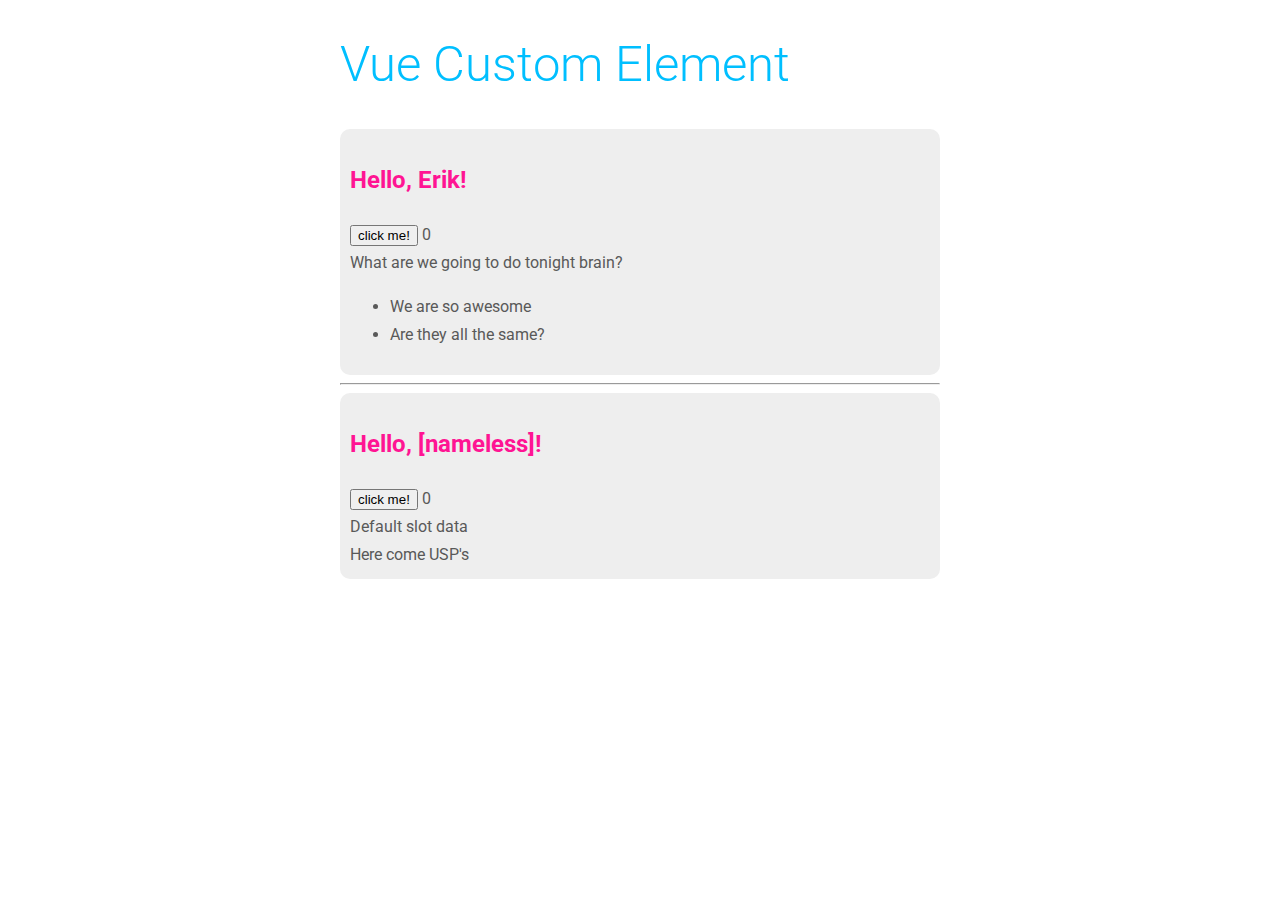
==== index.html @ 370de985 "Changed to local Vue copy. Added styling. Moved files to respective directory. Testing slot content." ====
<!DOCTYPE html>
<html lang="en">
  <head>
    <title>Vue Custom Element</title>

    <link rel="stylesheet" href="/css/style.css">

    <script src="/js/libs/vue.global.js"></script>

    <script src="/js/components/awesome-component.js" type="module" defer></script>
  </head>
  <body>
    <div class="wrapper">
      <h1>Vue Custom Element</h1>

      <awesome-component name="Erik">
        <ul slot="usp">
          <li>We are so awesome</li>
          <li>Are they all the same?</li>
        </ul>
        
        What are we going to do tonight brain?
      </awesome-component>
      
      <hr>

      <awesome-component>Default slot data</awesome-component>
    </div>    
  </body>
</html>
---- css/style.css ----
@import url('https://fonts.googleapis.com/css2?family=Roboto:wght@300;400;700&display=swap');

:root {
    --primary-brand-color: deepskyblue;
    --secondary-brand-color: deeppink;
    --dark-color: #263238;
    --gray-color: #595959;
    --light-color: #eee;
    --primary-font: "Roboto", Helvetica, sans-serif;
    --site-max-width: 600px;
}

body {
    margin: 0;
    font-family: var(--primary-font);
    font-size: 1rem;
    font-weight: 400;
    line-height: 1.75;
    color: var(--gray-color);
}

:where(h1, h2, h3, h4, h5, h6) {
    font-weight: 300;
    line-height: 1.3;
}

:where(h1, h2, h3, h4, h5, h6) a {
    color: inherit;
}

:where(h1, h2, h3, h4, h5, h6) a:hover {
    color: var(--secondary-brand-color);
}

h1 {
    font-size: 3.052rem;
    color: var(--primary-brand-color);
}

h2 {
    font-size: 2.441rem;
    color: var(--secondary-brand-color);
}

h3, h4, h5, h6 {
    color: var(--gray-color);
}

h3 {
    font-size: 1.953rem;
}

h4 {
    font-size: 1.563rem;
}

h5 {
    font-size: 1.25rem;
}

h6,
small {
    font-size: 0.8rem;
}

p,
li {
    color: var(--body-text-color);
}

strong,
b {
    font-weight: 700;
}

img {
    max-width: 100%;
    height: auto;
}

.wrapper {
    margin-inline: auto;
    padding-inline: 20px;
    max-width: var(--site-max-width);
}
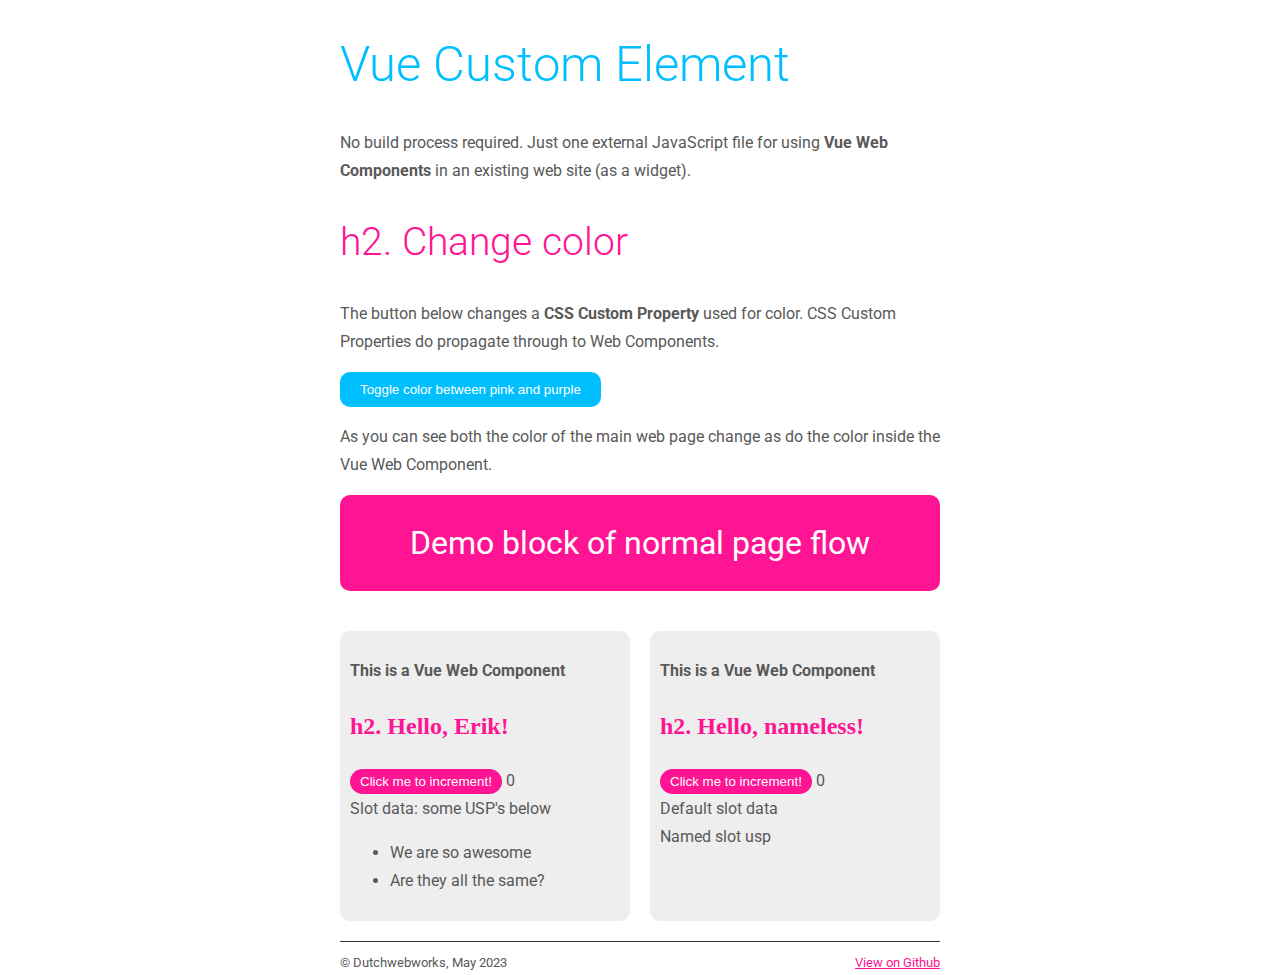
==== commit 79c65cdd: "Updated demo with extra colors and some layout" ====
--- a/index.html
+++ b/index.html
@@ -8,23 +8,58 @@
     <script src="/js/libs/vue.global.js"></script>
 
     <script src="/js/components/awesome-component.js" type="module" defer></script>
+
+    <link rel="shortcut icon" href="/favicon.ico" type="image/x-icon">
   </head>
   <body>
-    <div class="wrapper">
+    <main class="wrapper">
       <h1>Vue Custom Element</h1>
 
-      <awesome-component name="Erik">
-        <ul slot="usp">
-          <li>We are so awesome</li>
-          <li>Are they all the same?</li>
-        </ul>
+      <p>No build process required. Just one external JavaScript file for using <strong>Vue Web Components</strong> in an existing web site (as a widget).</p>
+
+      <h2>h2. Change color</h2>
+
+      <p>
+        The button below changes a <strong>CSS Custom Property</strong> used for color.
+        CSS Custom Properties do propagate through to Web Components.
+      </p>
+
+      <p><button id="toggleColor">Toggle color between pink and purple</button></p>
+
+      <p>
+        As you can see both the color of the main web page change as do the color inside the Vue Web Component.
+      </p>
+
+      <div class="demo-block">Demo block of normal page flow</div>
+      
+      <section class="widgets">
+        <awesome-component name="Erik">
+          Slot data: some USP's below
+          
+          <ul slot="usp">
+            <li>We are so awesome</li>
+            <li>Are they all the same?</li>
+          </ul>        
+        </awesome-component>       
         
-        What are we going to do tonight brain?
-      </awesome-component>
-      
-      <hr>
+        <awesome-component>Default slot data</awesome-component>
+      </section>
 
-      <awesome-component>Default slot data</awesome-component>
-    </div>    
+      <footer>
+        &copy; Dutchwebworks, May 2023
+        <a href="https://github.com/dutchwebworks/vue-custom-element-learning" target="_blank">View on Github</a>
+      </footer>
+    </main>    
   </body>
+
+  <script>
+    document.addEventListener("DOMContentLoaded", () => {
+      let cssColor = getComputedStyle(document.documentElement).getPropertyValue("--secondary-brand-color");
+  
+      document.getElementById("toggleColor").addEventListener("click", () => {
+        cssColor = (cssColor == "deeppink") ? "purple" : "deeppink";
+        document.documentElement.style.setProperty("--secondary-brand-color", cssColor);
+      });        
+    });    
+  </script>
 </html>--- a/css/style.css
+++ b/css/style.css
@@ -40,6 +40,7 @@
 h2 {
     font-size: 2.441rem;
     color: var(--secondary-brand-color);
+    transition: color 2s;
 }
 
 h3, h4, h5, h6 {
@@ -82,4 +83,46 @@
     margin-inline: auto;
     padding-inline: 20px;
     max-width: var(--site-max-width);
+}
+
+button {
+    cursor: pointer;
+    color: white;
+    border: none;
+    padding: 10px 20px;
+    border-radius: 10px;
+    background-color: var(--primary-brand-color);
+}
+
+.widgets {
+    display: grid;
+    grid-template-columns: 1fr 1fr;
+    gap: 20px;
+    margin-block-start: 40px;
+}
+
+footer {
+    border-top: 1px solid #333;
+    padding-block-start: 10px;
+    margin-block-start: 20px;
+    display: flex;
+    justify-content: space-between;
+    font-size: 0.8rem;
+    color: var(--gray-color);
+}
+
+footer a {
+    color: var(--secondary-brand-color);
+}
+
+.demo-block {
+    color: white;
+    padding: 20px;
+    border-radius: 10px;
+    background-color: var(--secondary-brand-color);
+    transition: background-color 2s;
+    display: flex;
+    font-size: 2rem;
+    justify-content: center;
+    align-self: center;
 }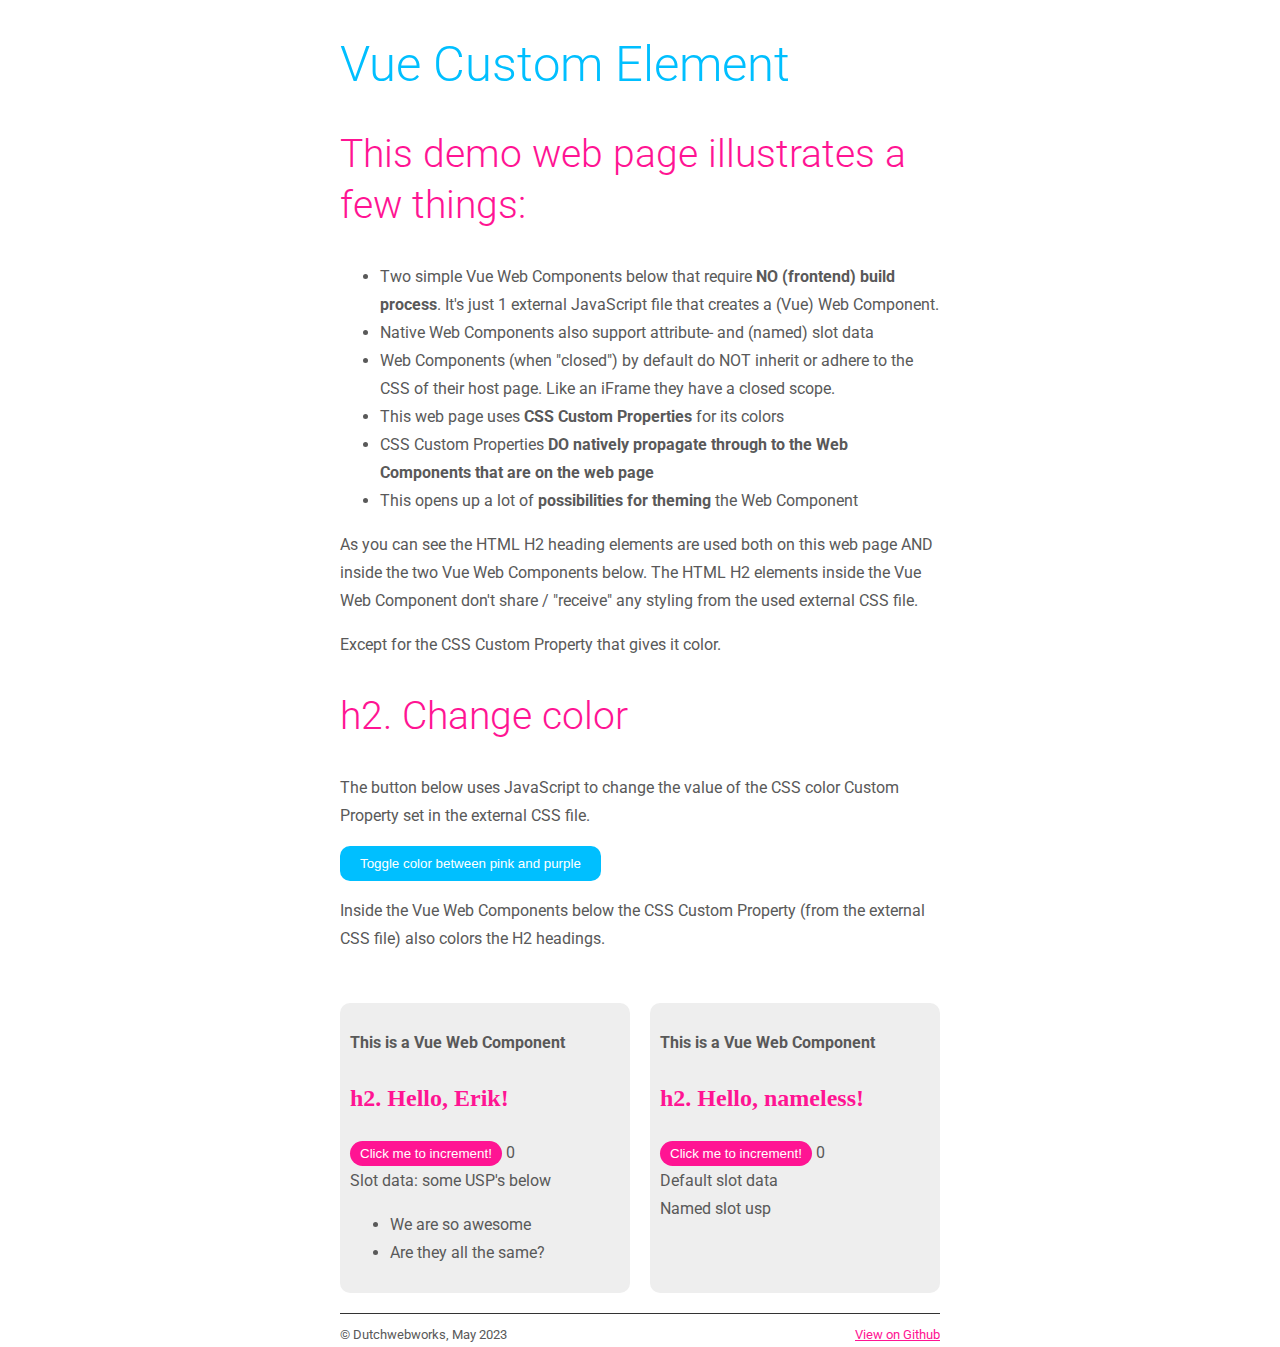
==== commit e4538386: "Updated styling and demo instructions" ====
--- a/index.html
+++ b/index.html
@@ -2,6 +2,8 @@
 <html lang="en">
   <head>
     <title>Vue Custom Element</title>
+
+    <meta name="viewport" content="width=device-width, initial-scale=1.0">
 
     <link rel="stylesheet" href="/css/style.css">
 
@@ -15,25 +17,34 @@
     <main class="wrapper">
       <h1>Vue Custom Element</h1>
 
-      <p>No build process required. Just one external JavaScript file for using <strong>Vue Web Components</strong> in an existing web site (as a widget).</p>
+      <h2>This demo web page illustrates a few things:</h2>
+
+      <ul>
+        <li>Two simple Vue Web Components below that require <strong>NO (frontend) build process</strong>. It's just 1 external JavaScript file that creates a (Vue) Web Component.</li>
+        <li>Native Web Components also support attribute- and (named) slot data</li>
+        <li>Web Components (when "closed") by default do NOT inherit or adhere to the CSS of their host page. Like an iFrame they have a closed scope.</li>
+        <li>This web page uses <strong>CSS Custom Properties</strong> for its colors</li>
+        <li>CSS Custom Properties <strong>DO natively propagate through to the Web Components that are on the web page</strong></li>
+        <li>This opens up a lot of <strong>possibilities for theming</strong> the Web Component</li>
+      </ul>
+
+      <p>
+        As you can see the HTML H2 heading elements are used both on this web page AND inside the two Vue Web Components below.
+        The HTML H2 elements inside the Vue Web Component don't share / "receive" any styling from the used external CSS file.
+      </p>
+
+      <p>Except for the CSS Custom Property that gives it color.</p>
 
       <h2>h2. Change color</h2>
 
-      <p>
-        The button below changes a <strong>CSS Custom Property</strong> used for color.
-        CSS Custom Properties do propagate through to Web Components.
-      </p>
+      <p>The button below uses JavaScript to change the value of the CSS color Custom Property set in the external CSS file.</p>
 
       <p><button id="toggleColor">Toggle color between pink and purple</button></p>
 
-      <p>
-        As you can see both the color of the main web page change as do the color inside the Vue Web Component.
-      </p>
+      <p>Inside the Vue Web Components below the CSS Custom Property (from the external CSS file) also colors the H2 headings.</p>
 
-      <div class="demo-block">Demo block of normal page flow</div>
-      
       <section class="widgets">
-        <awesome-component name="Erik">
+        <awesome-component name="Erik" class="widget">
           Slot data: some USP's below
           
           <ul slot="usp">
@@ -42,7 +53,7 @@
           </ul>        
         </awesome-component>       
         
-        <awesome-component>Default slot data</awesome-component>
+        <awesome-component class="widget">Default slot data</awesome-component>
       </section>
 
       <footer>
--- a/css/style.css
+++ b/css/style.css
@@ -95,10 +95,23 @@
 }
 
 .widgets {
-    display: grid;
-    grid-template-columns: 1fr 1fr;
-    gap: 20px;
-    margin-block-start: 40px;
+    margin-block-start: 50px;
+}
+
+.widget {
+    margin-block-start: 20px;
+}
+
+@media (min-width: 768px) {
+    .widgets {
+        display: grid;
+        grid-template-columns: 1fr 1fr;
+        gap: 20px;
+    }
+
+    .widget {
+        margin-block-start: 0;
+    }
 }
 
 footer {
@@ -113,16 +126,4 @@
 
 footer a {
     color: var(--secondary-brand-color);
-}
-
-.demo-block {
-    color: white;
-    padding: 20px;
-    border-radius: 10px;
-    background-color: var(--secondary-brand-color);
-    transition: background-color 2s;
-    display: flex;
-    font-size: 2rem;
-    justify-content: center;
-    align-self: center;
 }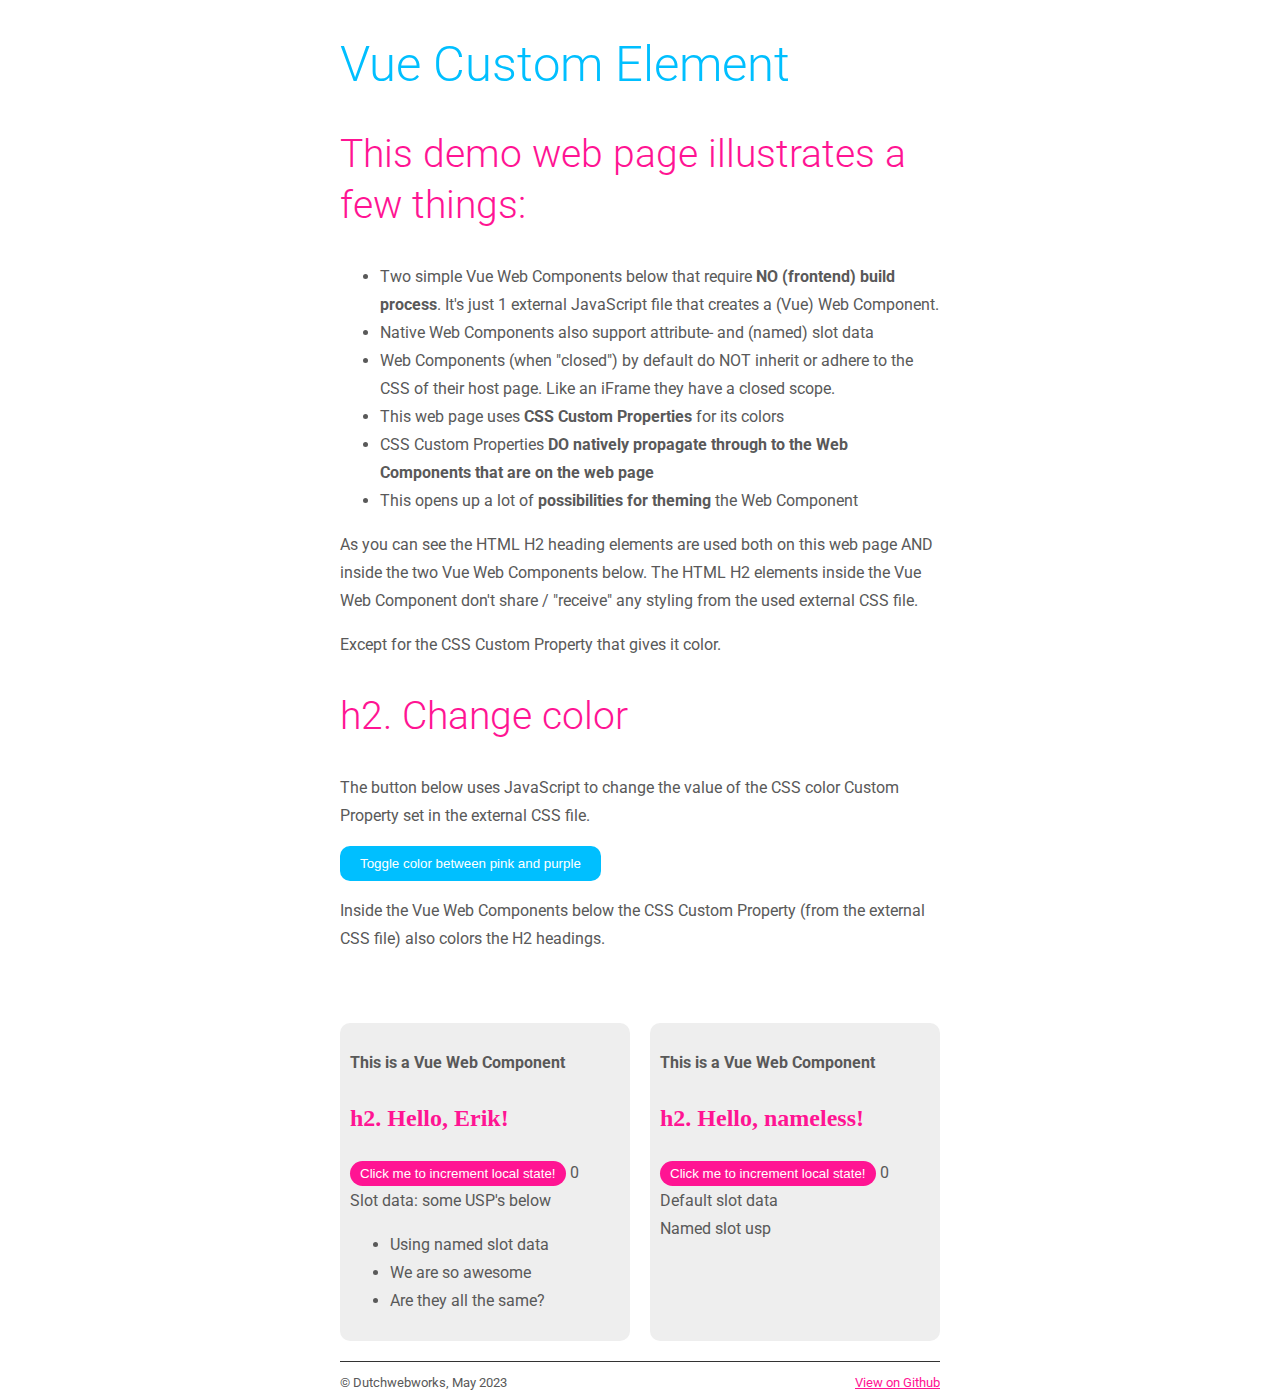
==== commit c610a086: "Updated documentation" ====
--- a/index.html
+++ b/index.html
@@ -48,6 +48,7 @@
           Slot data: some USP's below
           
           <ul slot="usp">
+            <li>Using named slot data</li>
             <li>We are so awesome</li>
             <li>Are they all the same?</li>
           </ul>        
--- a/css/style.css
+++ b/css/style.css
@@ -1,4 +1,10 @@
+/* Import custom font
+===================================== */
+
 @import url('https://fonts.googleapis.com/css2?family=Roboto:wght@300;400;700&display=swap');
+
+/* Custom Properties
+===================================== */
 
 :root {
     --primary-brand-color: deepskyblue;
@@ -9,6 +15,9 @@
     --primary-font: "Roboto", Helvetica, sans-serif;
     --site-max-width: 600px;
 }
+
+/* Basic global styling
+===================================== */
 
 body {
     margin: 0;
@@ -79,12 +88,6 @@
     height: auto;
 }
 
-.wrapper {
-    margin-inline: auto;
-    padding-inline: 20px;
-    max-width: var(--site-max-width);
-}
-
 button {
     cursor: pointer;
     color: white;
@@ -92,26 +95,6 @@
     padding: 10px 20px;
     border-radius: 10px;
     background-color: var(--primary-brand-color);
-}
-
-.widgets {
-    margin-block-start: 50px;
-}
-
-.widget {
-    margin-block-start: 20px;
-}
-
-@media (min-width: 768px) {
-    .widgets {
-        display: grid;
-        grid-template-columns: 1fr 1fr;
-        gap: 20px;
-    }
-
-    .widget {
-        margin-block-start: 0;
-    }
 }
 
 footer {
@@ -126,4 +109,36 @@
 
 footer a {
     color: var(--secondary-brand-color);
+}
+
+/* Page wrapper
+===================================== */
+
+.wrapper {
+    margin-inline: auto;
+    padding-inline: 20px;
+    max-width: var(--site-max-width);
+}
+
+/* Web componet widgets
+===================================== */
+
+@media (min-width: 768px) {
+    .widgets {
+        display: grid;
+        grid-template-columns: 1fr 1fr;
+        gap: 20px;
+    }
+
+    .widget {
+        margin-block-start: 0;
+    }
+}
+
+.widgets {
+    margin-block-start: 50px;
+}
+
+.widget {
+    margin-block-start: 20px;
 }